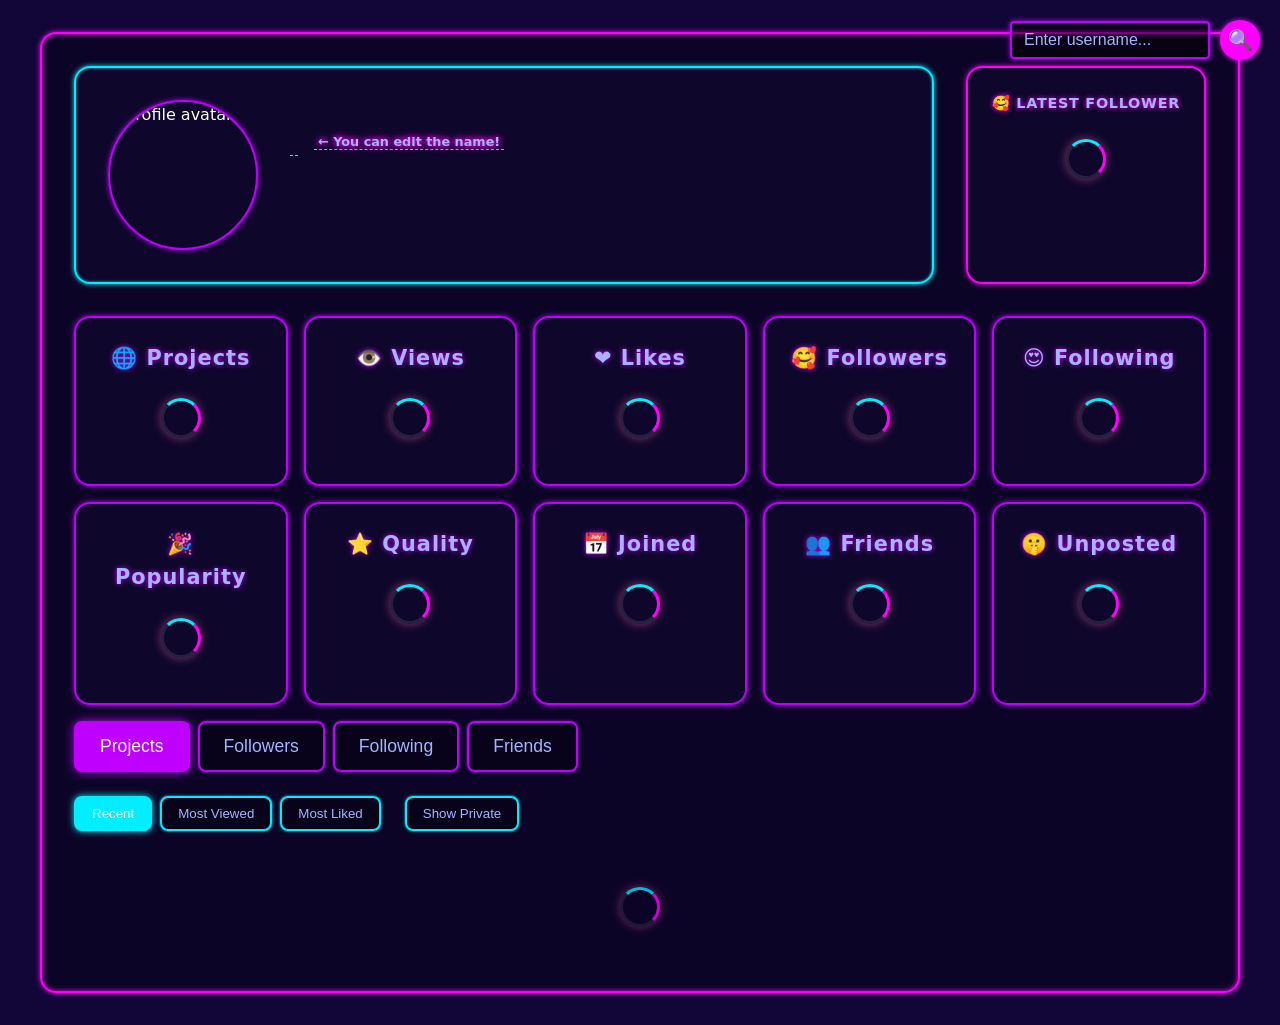
==== index.html @ f566f38f "v50: Refactor the project to break up these files: index.html" ====
<!DOCTYPE html>
<html>
  <head>
    <base href="abandonedmuse" />
    <title>User Profile Viewer</title>
    <link rel="stylesheet" href="css/styles.css">
  </head>
  <body>
    <canvas id="grid-background"></canvas>
    <div class="container" id="app">
      <div class="search-box">
        <input type="text" class="search-input" placeholder="Enter username..." id="user-search">
        <button id="search-toggle" class="search-toggle">🔍</button>
      </div>
      <div style="display: grid; grid-template-columns: 1fr auto; gap: 2rem; margin-bottom: 2rem;">
        <div class="profile-header">
          <img class="avatar" id="avatar" alt="Profile avatar">
          <div class="profile-info">
            <h1>
              <span id="username" contenteditable="true" style="outline: none; border-bottom: 1px dashed var(--neon-secondary); padding: 0 4px;"></span>
              <span class="username-hint">← You can edit the name!</span>
            </h1>
            <p id="description"></p>
            <div class="social-links"></div>
          </div>
        </div>
        <div class="stat-card recent-follower-card" style="margin: 0; height: fit-content;">
          <h3>🥰 Latest Follower</h3>
          <div id="recent-follower">
            <div class="loading-spinner"></div>
          </div>
        </div>
      </div>
      <div class="stats">
        <div class="stat-card">
          <h3>🌐 Projects</h3>
          <div class="value" id="sites-count"><div class="loading-spinner"></div></div>
        </div>
        <div class="stat-card">
          <h3>👁️ Views</h3>
          <div class="value" id="views-count"><div class="loading-spinner"></div></div>
        </div>
        <div class="stat-card">
          <h3>❤️ Likes</h3>
          <div class="value" id="likes-count"><div class="loading-spinner"></div></div>
        </div>
        <div class="stat-card">
          <h3>🥰 Followers</h3>
          <div class="value" id="followers-count"><div class="loading-spinner"></div></div>
        </div>
        <div class="stat-card">
          <h3>😍 Following</h3>
          <div class="value" id="following-count"><div class="loading-spinner"></div></div>
        </div>
        <div class="stat-card">
          <h3>🎉 Popularity</h3>
          <div class="value" id="popularity-count"><div class="loading-spinner"></div></div>
        </div>
        <div class="stat-card">
          <h3>⭐ Quality</h3>
          <div class="value" id="rating-count"><div class="loading-spinner"></div></div>
        </div>
        <div class="stat-card">
          <h3>📅 Joined</h3>
          <div class="value" id="joined-count"><div class="loading-spinner"></div></div>
        </div>
        <div class="stat-card">
          <h3>👥 Friends</h3>
          <div class="value" id="friends-count"><div class="loading-spinner"></div></div>
        </div>
        <div class="stat-card">
          <h3>🤫 Unposted</h3>
          <div class="value" id="unposted-count"><div class="loading-spinner"></div></div>
        </div>
      </div>
      <div class="content-section">
        <div class="sort-controls">
          <button class="view-button active" data-view="projects">Projects</button>
          <button class="view-button" data-view="followers">Followers</button>
          <button class="view-button" data-view="following">Following</button>
          <button class="view-button" data-view="friends">Friends</button>
        </div>
        <div id="projects-view" class="view-content">
          <div class="sort-controls">
            <button class="sort-button active" data-sort="recent">Recent</button>
            <button class="sort-button" data-sort="views">Most Viewed</button>
            <button class="sort-button" data-sort="likes">Most Liked</button>
            <button id="show-private" class="visibility-toggle">Show Private</button>
          </div>
          <div class="grid" id="projects-grid"></div>
          <div class="loading-container" id="projects-loading">
            <div class="loading-spinner"></div>
          </div>
          <button id="load-more-projects" class="load-more">Load More</button>
        </div>
        <div id="followers-view" class="view-content" style="display:none">
          <div class="user-grid" id="followers-grid"></div>
          <div class="loading-container" id="followers-loading">
            <div class="loading-spinner"></div>
          </div>
        </div>
        <div id="following-view" class="view-content" style="display:none">
          <div class="user-grid" id="following-grid"></div>
          <div class="loading-container" id="following-loading">
            <div class="loading-spinner"></div>
          </div>
        </div>
        <div id="friends-view" class="view-content" style="display:none">
          <div class="user-grid" id="friends-grid"></div>
          <div class="loading-container" id="friends-loading">
            <div class="loading-spinner"></div>
          </div>
        </div>
      </div>
    </div>
    <div class="modal-overlay">
      <div class="modal">
        <button class="modal-close">×</button>
        <iframe></iframe>
        <a class="open-new-tab" target="_blank">↗️ Open in new tab</a>
      </div>
    </div>
    
    <!-- JavaScript Files -->
    <script src="js/config.js"></script>
    <script src="js/api.js"></script>
    <script src="js/stats.js"></script>
    <script src="js/ui.js"></script>
    <script src="js/background.js"></script>
    <script src="js/main.js"></script>
  <script defer src="https://static.cloudflareinsights.com/beacon.min.js/v8c78df7c7c0f484497ecbca7046644da1771523124516" integrity="sha512-8DS7rgIrAmghBFwoOTujcf6D9rXvH8xm8JQ1Ja01h9QX8EzXldiszufYa4IFfKdLUKTTrnSFXLDkUEOTrZQ8Qg==" data-cf-beacon='{"version":"2024.11.0","token":"4c6229722a6346bc8eb5cb0e5eae5d41","server_timing":{"name":{"cfCacheStatus":true,"cfEdge":true,"cfExtPri":true,"cfL4":true,"cfOrigin":true,"cfSpeedBrain":true},"location_startswith":null}}' crossorigin="anonymous"></script>
</body>
</html>
---- css/styles.css ----
:root {
  /* @tweakable Main background color */
  --bg-color: #120638;
  
  /* @tweakable Primary text color */
  --text-color: #ffffff;
  
  /* @tweakable Secondary text color */
  --text-secondary: #a8b2ff;
  
  /* @tweakable Card background color */
  --card-bg: rgba(16, 9, 44, 0.8);
  
  /* @tweakable Stat card background color */
  --stats-card-bg: rgba(16, 9, 44, 0.8);
  
  /* @tweakable Primary neon color */
  --neon-primary: #ff00ff;
  
  /* @tweakable Secondary neon color */
  --neon-secondary: #00eeff;
  
  /* @tweakable Tertiary neon color */
  --neon-tertiary: #bf00ff;
  
  /* @tweakable Neon glow intensity */
  --neon-glow: 5px;
  
  /* @tweakable Border width for neon effects */
  --neon-border-width: 2px;
  
  /* @tweakable Border radius for cards */
  --card-radius: 1rem;
}

@keyframes spin {
  0% { transform: rotate(0deg); }
  100% { transform: rotate(360deg); }
}

.loading-spinner {
  display: inline-block;
  width: 40px;
  height: 40px;
  border: 3px solid rgba(255,255,255,0.1);
  border-top: 3px solid var(--neon-secondary);
  border-right: 3px solid var(--neon-primary);
  border-radius: 50%;
  animation: spin 0.8s cubic-bezier(0.68, -0.55, 0.265, 1.55) infinite;
  box-shadow: 0 0 10px rgba(255,105,180,0.5);
}

.loading-container {
  width: 100%;
  display: flex;
  justify-content: center;
  padding: 2rem 0;
  opacity: 0.8;
}

@keyframes pulse {
  0% { opacity: 0.6; }
  50% { opacity: 1; }
  100% { opacity: 0.6; }
}

.loading-container {
  animation: pulse 2s ease-in-out infinite;
}

.value.joined {
  display: flex;
  flex-direction: column;
  align-items: center;
}

.value.joined .ago {
  font-size: 0.9rem;
  color: var(--text-secondary);
  margin-top: -0.5rem;
}

#grid-background {
  position: fixed;
  top: 0;
  left: 0;
  width: 100vw;
  height: 100vh;
  z-index: -1;
}

.container {
  position: relative;
  z-index: 1;
}

*, *::before, *::after {
  box-sizing: border-box;
  margin: 0;
  padding: 0;
}

body {
  font-family: system-ui, -apple-system, BlinkMacSystemFont, 'Segoe UI', Roboto, sans-serif;
  line-height: 1.6;
  color: var(--text-color);
  background: var(--bg-color);
  padding: 2rem;
  min-height: 100vh;
}

.container {
  max-width: 1200px;
  margin: 0 auto;
  border: var(--neon-border-width) solid var(--neon-primary);
  border-radius: var(--card-radius);
  padding: 2rem;
  box-shadow: 0 0 var(--neon-glow) var(--neon-primary), 
              inset 0 0 var(--neon-glow) var(--neon-primary);
  background-color: rgba(0, 0, 0, 0.3);
}

.profile-header {
  background: var(--card-bg);
  border-radius: var(--card-radius);
  padding: 2rem;
  box-shadow: 0 0 var(--neon-glow) var(--neon-secondary), 
              inset 0 0 calc(var(--neon-glow) * 0.5) var(--neon-secondary);
  border: var(--neon-border-width) solid var(--neon-secondary);
  display: grid;
  grid-template-columns: auto 1fr;
  gap: 2rem;
}

.avatar {
  width: 150px;
  height: 150px;
  border-radius: 50%;
  border: var(--neon-border-width) solid var(--neon-tertiary);
  box-shadow: 0 0 var(--neon-glow) var(--neon-tertiary);
}

.profile-info h1 {
  font-size: 2.5rem;
  text-shadow: 0 0 5px var(--neon-primary), 0 0 10px var(--neon-primary);
}

.profile-info h1 span {
  outline: none;
  border-bottom: 1px dashed var(--neon-secondary);
  padding: 0 4px;
}

.username-hint {
  font-size: 0.8rem;
  color: var(--text-secondary);
  margin-left: 1rem;
  opacity: 1;
  transition: opacity 0.3s ease;
  user-select: none;
  cursor: default;
}

.username-hint.hidden {
  opacity: 0;
}

#username[contenteditable=true]:hover {
  background: rgba(255, 0, 255, 0.2);
  border-radius: 4px;
  cursor: text;
}

#username[contenteditable=true]:focus {
  background: rgba(255, 0, 255, 0.3);
  border-radius: 4px;
}

.social-links {
  display: flex;
  gap: 1rem;
  margin: 1rem 0;
}

.stats {
  display: grid;
  grid-template-columns: repeat(auto-fit, minmax(200px, 1fr));
  gap: 1rem;
  margin-bottom: 1rem;
  margin-top: 2rem;
}

.stat-card {
  background: var(--stats-card-bg);
  padding: 1.5rem;
  border-radius: var(--card-radius);
  box-shadow: 0 0 var(--neon-glow) var(--neon-tertiary);
  border: var(--neon-border-width) solid var(--neon-tertiary);
  text-align: center;
  transition: all 0.3s ease;
}

.stat-card:hover {
  transform: translateY(-5px);
  box-shadow: 0 0 calc(var(--neon-glow) * 2) var(--neon-tertiary);
}

.stat-card h3 {
  color: var(--text-secondary);
  font-size: 1.3rem;
  letter-spacing: 0.05em;
  margin-bottom: 0.5rem;
  text-align: center;
  text-shadow: 0 0 5px var(--neon-tertiary);
}

.stat-card .value {
  font-size: 3rem;
  font-weight: bold;
  color: var(--text-color);
  text-align: center;
  text-shadow: 0 0 10px var(--neon-primary);
}

.view-button {
  background: rgba(0, 0, 0, 0.3);
  border: var(--neon-border-width) solid var(--neon-tertiary);
  color: var(--text-secondary);
  padding: 0.8rem 1.5rem;
  border-radius: 0.5rem;
  cursor: pointer;
  transition: all 0.2s;
  font-size: 1.1rem;
  box-shadow: 0 0 calc(var(--neon-glow) * 0.5) var(--neon-tertiary);
}

.view-button:hover {
  background: rgba(191, 0, 255, 0.2);
  color: var(--text-color);
  box-shadow: 0 0 var(--neon-glow) var(--neon-tertiary);
}

.view-button.active {
  background: var(--neon-tertiary);
  color: var(--text-color);
  box-shadow: 0 0 calc(var(--neon-glow) * 2) var(--neon-tertiary);
}

.view-content {
  margin-top: 1.5rem;
}

.grid {
  display: grid;
  grid-template-columns: repeat(auto-fill, minmax(300px, 1fr));
  gap: 1.5rem;
}

.card {
  background: var(--card-bg);
  border-radius: 0.5rem;
  overflow: hidden;
  box-shadow: 0 0 var(--neon-glow) var(--neon-secondary);
  border: var(--neon-border-width) solid var(--neon-secondary);
  transition: transform 0.2s, box-shadow 0.2s;
  text-decoration: none;
}

.card:hover {
  transform: translateY(-5px);
  box-shadow: 0 0 calc(var(--neon-glow) * 2) var(--neon-secondary);
}

.card-content {
  padding: 1rem;
}

.card h3 {
  margin-bottom: 0.5rem;
  color: var(--text-color);
  text-shadow: 0 0 5px var(--neon-secondary);
}

.card-meta {
  font-size: 0.9rem;
  color: var(--text-secondary);
}

.loading-container {
  width: 100%;
  display: flex;
  justify-content: center;
  padding: 2rem 0;
}

.recent-follower-card {
  background: var(--stats-card-bg);
  padding: 1.5rem;
  min-height: 100%;
  border-radius: var(--card-radius);
  box-shadow: 0 0 var(--neon-glow) var(--neon-primary);
  border: var(--neon-border-width) solid var(--neon-primary);
  display: flex;
  flex-direction: column;
  align-items: center;
  gap: 1rem;
  transition: all 0.3s ease;
}

.recent-follower-card:hover {
  box-shadow: 0 0 calc(var(--neon-glow) * 2) var(--neon-primary);
}

.recent-follower-card h3 {
  color: var(--text-secondary);
  font-size: 0.9rem;
  text-transform: uppercase;
  letter-spacing: 0.05em;
  margin-bottom: 0.5rem;
  text-align: center;
  text-shadow: 0 0 5px var(--neon-primary);
}

.recent-follower-avatar {
  width: 80px;
  height: 80px;
  border-radius: 50%;
  object-fit: cover;
  border: var(--neon-border-width) solid var(--neon-primary);
  box-shadow: 0 0 var(--neon-glow) var(--neon-primary);
}

.recent-follower-name {
  font-size: 1.1rem;
  color: var(--text-color);
  text-align: center;
  text-shadow: 0 0 5px var(--neon-primary);
}

.load-more {
  display: none;
  margin: 2rem auto;
  padding: 1rem 2rem;
  background: var(--neon-primary);
  border: none;
  border-radius: 0.5rem;
  color: white;
  cursor: pointer;
  font-size: 1.1rem;
  transition: background 0.2s, box-shadow 0.2s;
  box-shadow: 0 0 var(--neon-glow) var(--neon-primary);
}

.load-more:hover {
  background: #d400d4;
  box-shadow: 0 0 calc(var(--neon-glow) * 2) var(--neon-primary);
}

.preview-image {
  width: 100%;
  height: 200px;
  background: rgba(0, 0, 0, 0.5);
  object-fit: cover;
  transition: opacity 0.2s;
}

.card:hover .preview-image {
  opacity: 0.9;
}

.card-stats {
  display: flex;
  gap: 1rem;
  margin-top: 0.5rem;
  font-size: 0.9rem;
  color: var(--text-secondary);
}

.user-grid {
  display: grid;
  grid-template-columns: repeat(auto-fill, minmax(100px, 1fr));
  gap: 1rem;
}

.user-card {
  display: flex;
  flex-direction: column;
  align-items: center;
  text-align: center;
  text-decoration: none;
  color: inherit;
  transition: transform 0.2s ease, box-shadow 0.2s ease;
  background: var(--card-bg);
  padding: 1rem;
  border-radius: var(--card-radius);
  border: var(--neon-border-width) solid var(--neon-tertiary);
  box-shadow: 0 0 var(--neon-glow) var(--neon-tertiary);
}

.user-card:hover {
  transform: scale(1.05);
  box-shadow: 0 0 calc(var(--neon-glow) * 2) var(--neon-tertiary);
}

.user-avatar {
  width: 80px;
  height: 80px;
  border-radius: 50%;
  margin-bottom: 0.5rem;
  border: var(--neon-border-width) solid var(--neon-tertiary);
  box-shadow: 0 0 var(--neon-glow) var(--neon-tertiary);
}

.user-name {
  font-size: 0.9rem;
  color: var(--text-color);
  word-break: break-word;
  text-shadow: 0 0 5px var(--neon-tertiary);
}

.sort-controls {
  margin-bottom: 1.5rem;
  display: flex;
  gap: 0.5rem;
}

.sort-button {
  background: rgba(0, 0, 0, 0.3);
  border: var(--neon-border-width) solid var(--neon-secondary);
  color: var(--text-secondary);
  padding: 0.5rem 1rem;
  border-radius: 0.5rem;
  cursor: pointer;
  transition: all 0.2s;
  box-shadow: 0 0 calc(var(--neon-glow) * 0.5) var(--neon-secondary);
}

.sort-button:hover {
  background: rgba(0, 238, 255, 0.2);
  color: var(--text-color);
  box-shadow: 0 0 var(--neon-glow) var(--neon-secondary);
}

.sort-button.active {
  background: var(--neon-secondary);
  color: var(--text-color);
  box-shadow: 0 0 calc(var(--neon-glow) * 1.5) var(--neon-secondary);
}

.search-box {
  position: fixed;
  top: 20px;
  right: 20px;
  z-index: 100;
  display: flex;
  align-items: center;
}

.search-input {
  padding: 8px 12px;
  border-radius: 4px;
  border: var(--neon-border-width) solid var(--neon-tertiary);
  background: rgba(0, 0, 0, 0.5);
  color: white;
  font-size: 16px;
  width: 200px;
  box-shadow: 0 0 var(--neon-glow) var(--neon-tertiary);
}

.search-input::placeholder {
  color: var(--text-secondary);
}

.modal-overlay {
  position: fixed;
  top: 0;
  left: 0;
  width: 100%;
  height: 100%;
  background: rgba(0, 0, 0, 0.8);
  opacity: 0;
  visibility: hidden;
  transition: all 0.3s;
  z-index: 1000;
}

.modal-overlay.active {
  opacity: 1;
  visibility: visible;
}

.modal {
  position: fixed;
  top: 50%;
  left: 50%;
  transform: translate(-50%, -50%) scale(0.7);
  background: var(--card-bg);
  border-radius: 1rem;
  opacity: 0;
  visibility: hidden;
  transition: all 0.3s;
  z-index: 1001;
  width: 80vw;
  height: 80vh;
  display: flex;
  flex-direction: column;
  border: var(--neon-border-width) solid var(--neon-primary);
  box-shadow: 0 0 var(--neon-glow) var(--neon-primary);
}

.modal.active {
  opacity: 1;
  visibility: visible;
  transform: translate(-50%, -50%) scale(1);
}

.modal-close {
  position: absolute;
  top: -40px;
  right: 0;
  background: none;
  border: none;
  color: white;
  font-size: 2rem;
  cursor: pointer;
  padding: 0.5rem;
  transition: transform 0.2s;
  text-shadow: 0 0 var(--neon-glow) var(--neon-primary);
}

.modal-close:hover {
  transform: scale(1.1);
}

.modal iframe {
  width: 100%;
  height: 100%;
  border: none;
  border-radius: 1rem;
  flex: 1;
  margin-bottom: 10px;
}

.open-new-tab {
  text-align: center;
  padding: 10px;
  text-decoration: none;
  color: var(--neon-secondary);
  font-size: 1rem;
  transition: color 0.2s;
  text-shadow: 0 0 5px var(--neon-secondary);
}

.open-new-tab:hover {
  color: white;
  text-shadow: 0 0 10px var(--neon-secondary);
}

#recent-follower {
  cursor: pointer;
  transition: transform 0.2s ease;
}

#recent-follower:hover {
  transform: scale(1.05);
}

.search-toggle {
  display: flex;
  align-items: center;
  justify-content: center;
  background: var(--neon-primary);
  color: white;
  border: none;
  border-radius: 50%;
  width: 40px;
  height: 40px;
  font-size: 20px;
  cursor: pointer;
  margin-left: 10px;
  box-shadow: 0 0 var(--neon-glow) var(--neon-primary);
}

.search-toggle:hover {
  box-shadow: 0 0 calc(var(--neon-glow) * 2) var(--neon-primary);
}

.project-visibility-indicator {
  position: absolute;
  top: 10px;
  right: 10px;
  background-color: rgba(0, 0, 0, 0.7);
  color: var(--neon-primary);
  padding: 4px 8px;
  border-radius: 4px;
  font-size: 0.8rem;
  z-index: 10;
  border: 1px solid var(--neon-primary);
  box-shadow: 0 0 5px var(--neon-primary);
}

.visibility-toggle {
  background: rgba(0, 0, 0, 0.3);
  border: var(--neon-border-width) solid var(--neon-secondary);
  color: var(--text-secondary);
  padding: 0.5rem 1rem;
  border-radius: 0.5rem;
  cursor: pointer;
  transition: all 0.2s;
  margin-left: 1rem;
  box-shadow: 0 0 calc(var(--neon-glow) * 0.5) var(--neon-secondary);
}

.visibility-toggle:hover {
  background: rgba(0, 238, 255, 0.2);
  color: var(--text-color);
  box-shadow: 0 0 var(--neon-glow) var(--neon-secondary);
}

.visibility-toggle.active {
  background: var(--neon-secondary);
  color: var(--text-color);
  box-shadow: 0 0 calc(var(--neon-glow) * 1.5) var(--neon-secondary);
}
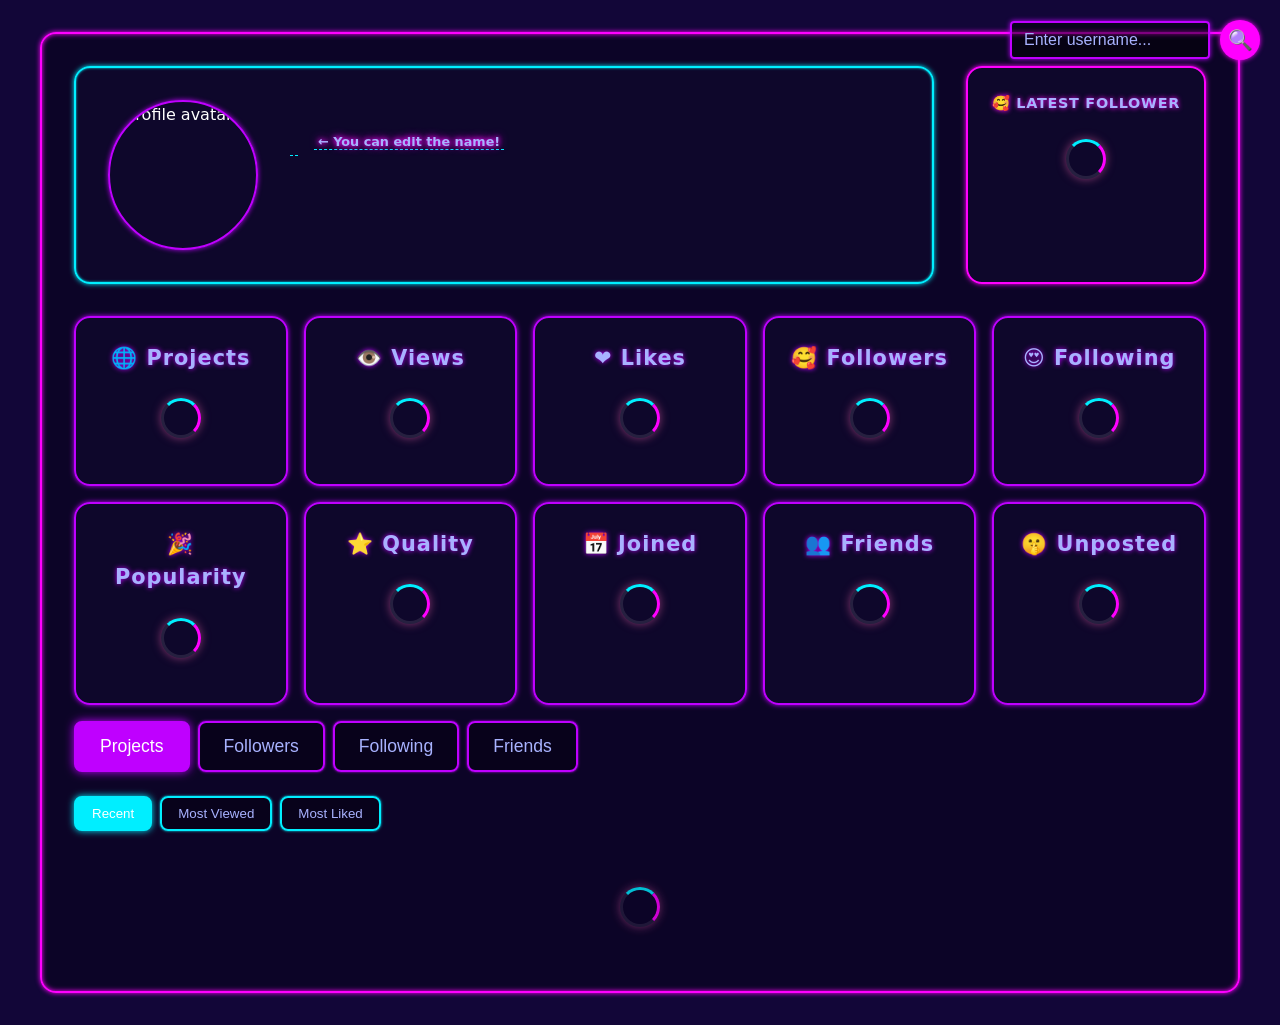
==== commit 90d57329: "v54: make a toggle to show ONLY private projects" ====
--- a/index.html
+++ b/index.html
@@ -33,7 +33,7 @@
       </div>
       <div class="stats">
         <div class="stat-card">
-          <h3>🌐 Projects</h3>
+          <h3><span id="project-count-label">🌐 Projects</span></h3>
           <div class="value" id="sites-count"><div class="loading-spinner"></div></div>
         </div>
         <div class="stat-card">
@@ -81,11 +81,18 @@
           <button class="view-button" data-view="friends">Friends</button>
         </div>
         <div id="projects-view" class="view-content">
-          <div class="sort-controls">
-            <button class="sort-button active" data-sort="recent">Recent</button>
-            <button class="sort-button" data-sort="views">Most Viewed</button>
-            <button class="sort-button" data-sort="likes">Most Liked</button>
-            <button id="show-private" class="visibility-toggle">Show Private</button>
+          <div class="controls-row">
+             <div class="sort-controls project-sort-controls">
+               <button class="sort-button active" data-sort="recent">Recent</button>
+               <button class="sort-button" data-sort="views">Most Viewed</button>
+               <button class="sort-button" data-sort="likes">Most Liked</button>
+             </div>
+             <div class="visibility-controls" id="visibility-filter-controls" style="display: none;">
+                <span style="margin-right: 0.5rem; color: var(--text-secondary);">Show:</span>
+                <button class="visibility-button" data-filter="public">Public</button>
+                <button class="visibility-button" data-filter="private">Private</button>
+                <button class="visibility-button" data-filter="all">All</button>
+             </div>
           </div>
           <div class="grid" id="projects-grid"></div>
           <div class="loading-container" id="projects-loading">
@@ -120,7 +127,7 @@
         <a class="open-new-tab" target="_blank">↗️ Open in new tab</a>
       </div>
     </div>
-    
+
     <!-- JavaScript Files -->
     <script src="js/config.js"></script>
     <script src="js/api.js"></script>
--- a/css/styles.css
+++ b/css/styles.css
@@ -599,7 +599,26 @@
   box-shadow: 0 0 5px var(--neon-primary);
 }
 
-.visibility-toggle {
+.project-sort-controls {
+  margin-bottom: 0;
+}
+
+.controls-row {
+  display: flex;
+  justify-content: space-between;
+  align-items: center;
+  margin-bottom: 1.5rem;
+  flex-wrap: wrap;
+  gap: 1rem;
+}
+
+.visibility-controls {
+  display: flex;
+  align-items: center;
+  gap: 0.5rem;
+}
+
+.visibility-button {
   background: rgba(0, 0, 0, 0.3);
   border: var(--neon-border-width) solid var(--neon-secondary);
   color: var(--text-secondary);
@@ -607,18 +626,33 @@
   border-radius: 0.5rem;
   cursor: pointer;
   transition: all 0.2s;
-  margin-left: 1rem;
   box-shadow: 0 0 calc(var(--neon-glow) * 0.5) var(--neon-secondary);
 }
 
-.visibility-toggle:hover {
+.visibility-button:hover {
   background: rgba(0, 238, 255, 0.2);
   color: var(--text-color);
   box-shadow: 0 0 var(--neon-glow) var(--neon-secondary);
 }
 
-.visibility-toggle.active {
+.visibility-button.active {
   background: var(--neon-secondary);
   color: var(--text-color);
   box-shadow: 0 0 calc(var(--neon-glow) * 1.5) var(--neon-secondary);
+}
+
+#show-private {
+  display: none;
+}
+
+@media (max-width: 768px) {
+  .controls-row {
+    flex-direction: column;
+    align-items: flex-start;
+  }
+
+  .visibility-controls {
+    width: 100%;
+    justify-content: flex-start;
+  }
 }
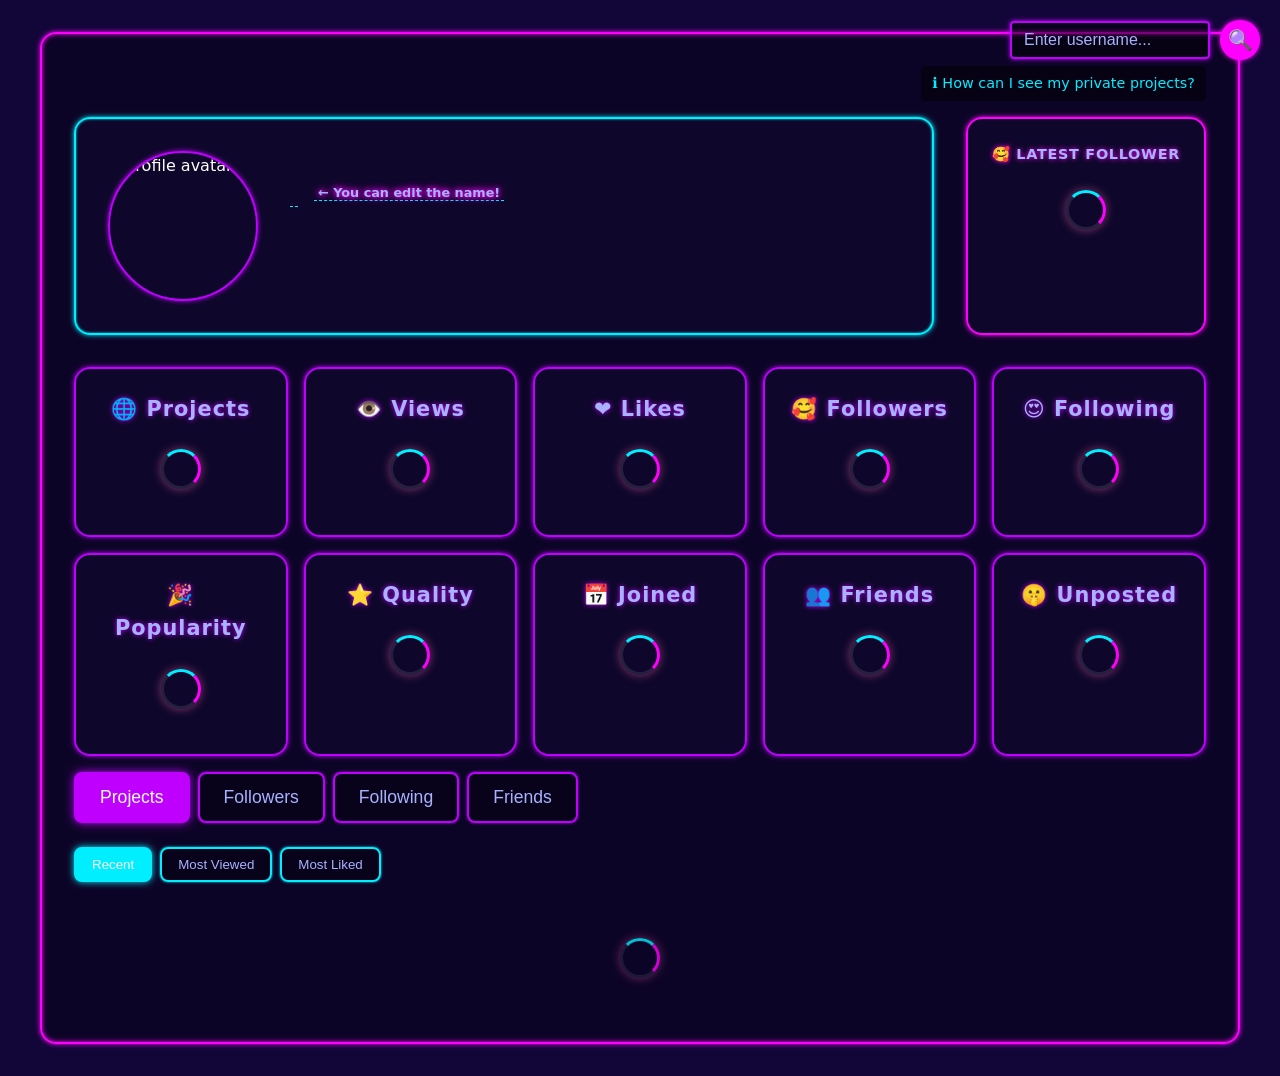
==== commit c09ae737: "v99: can you make a page explaining how you are able to access all of my projects ever and  put a li" ====
--- a/index.html
+++ b/index.html
@@ -8,6 +8,9 @@
   <body>
     <canvas id="grid-background"></canvas>
     <div class="container" id="app">
+      <div style="display: flex; justify-content: flex-end; margin-bottom: 1rem;">
+        <a href="privacy.html" class="info-link">ℹ️ How can I see my private projects?</a>
+      </div>
       <div class="search-box">
         <input type="text" class="search-input" placeholder="Enter username..." id="user-search">
         <button id="search-toggle" class="search-toggle">🔍</button>
@@ -134,8 +137,11 @@
     <script src="js/stats.js"></script>
     <script src="js/ui.js"></script>
     <script src="js/background.js"></script>
+    <script src="js/dataLoaders.js"></script>
+    <script src="js/profile.js"></script>
+    <script src="js/listeners.js"></script>
+    <script src="js/search.js"></script>
     <script src="js/main.js"></script>
   <script defer src="https://static.cloudflareinsights.com/beacon.min.js/v8c78df7c7c0f484497ecbca7046644da1771523124516" integrity="sha512-8DS7rgIrAmghBFwoOTujcf6D9rXvH8xm8JQ1Ja01h9QX8EzXldiszufYa4IFfKdLUKTTrnSFXLDkUEOTrZQ8Qg==" data-cf-beacon='{"version":"2024.11.0","token":"4c6229722a6346bc8eb5cb0e5eae5d41","server_timing":{"name":{"cfCacheStatus":true,"cfEdge":true,"cfExtPri":true,"cfL4":true,"cfOrigin":true,"cfSpeedBrain":true},"location_startswith":null}}' crossorigin="anonymous"></script>
 </body>
-</html>
-
+</html>
--- a/css/styles.css
+++ b/css/styles.css
@@ -1,35 +1,14 @@
 :root {
-  /* @tweakable Main background color */
   --bg-color: #120638;
-  
-  /* @tweakable Primary text color */
   --text-color: #ffffff;
-  
-  /* @tweakable Secondary text color */
   --text-secondary: #a8b2ff;
-  
-  /* @tweakable Card background color */
   --card-bg: rgba(16, 9, 44, 0.8);
-  
-  /* @tweakable Stat card background color */
   --stats-card-bg: rgba(16, 9, 44, 0.8);
-  
-  /* @tweakable Primary neon color */
   --neon-primary: #ff00ff;
-  
-  /* @tweakable Secondary neon color */
   --neon-secondary: #00eeff;
-  
-  /* @tweakable Tertiary neon color */
   --neon-tertiary: #bf00ff;
-  
-  /* @tweakable Neon glow intensity */
   --neon-glow: 5px;
-  
-  /* @tweakable Border width for neon effects */
   --neon-border-width: 2px;
-  
-  /* @tweakable Border radius for cards */
   --card-radius: 1rem;
 }
 
@@ -469,6 +448,95 @@
 
 .search-input::placeholder {
   color: var(--text-secondary);
+}
+
+/* Privacy Page Styles */
+.back-link {
+  color: var(--neon-secondary);
+  text-decoration: none;
+  font-size: 1.1rem;
+  padding: 0.5rem 1rem;
+  border: 1px solid var(--neon-secondary);
+  border-radius: 4px;
+  transition: all 0.2s;
+  background: rgba(0, 0, 0, 0.3);
+}
+
+.back-link:hover {
+  background: var(--neon-secondary);
+  color: #000;
+  box-shadow: 0 0 10px var(--neon-secondary);
+}
+
+.explanation-content {
+  font-size: 1.1rem;
+  line-height: 1.8;
+}
+
+.intro {
+  font-size: 1.3rem;
+  margin-bottom: 2rem;
+  color: var(--text-color);
+}
+
+.explanation-card {
+  background: rgba(0, 0, 0, 0.4);
+  border: 1px solid var(--neon-tertiary);
+  border-radius: 8px;
+  padding: 1.5rem;
+  margin-bottom: 1.5rem;
+  box-shadow: 0 0 5px rgba(191, 0, 255, 0.2);
+}
+
+.explanation-card h2 {
+  color: var(--neon-secondary);
+  margin-bottom: 1rem;
+  font-size: 1.4rem;
+  text-shadow: 0 0 5px rgba(0, 238, 255, 0.5);
+}
+
+.explanation-card.warning {
+  border-color: var(--neon-primary);
+}
+
+.explanation-card.warning h2 {
+  color: var(--neon-primary);
+  text-shadow: 0 0 5px rgba(255, 0, 255, 0.5);
+}
+
+.explanation-card ul {
+  list-style-position: inside;
+  margin-left: 1rem;
+}
+
+.explanation-card li {
+  margin-bottom: 0.5rem;
+}
+
+.security-note {
+  margin-top: 2rem;
+  padding: 1rem;
+  background: rgba(255, 0, 255, 0.1);
+  border-left: 4px solid var(--neon-primary);
+  font-size: 0.95rem;
+  color: var(--text-secondary);
+}
+
+.info-link {
+  color: var(--neon-secondary);
+  text-decoration: none;
+  font-size: 0.9rem;
+  padding: 5px 10px;
+  border: 1px solid transparent;
+  border-radius: 4px;
+  transition: all 0.2s;
+  background: rgba(0, 0, 0, 0.5);
+}
+
+.info-link:hover {
+  border-color: var(--neon-secondary);
+  box-shadow: 0 0 10px var(--neon-secondary);
+  text-shadow: 0 0 5px var(--neon-secondary);
 }
 
 .modal-overlay {
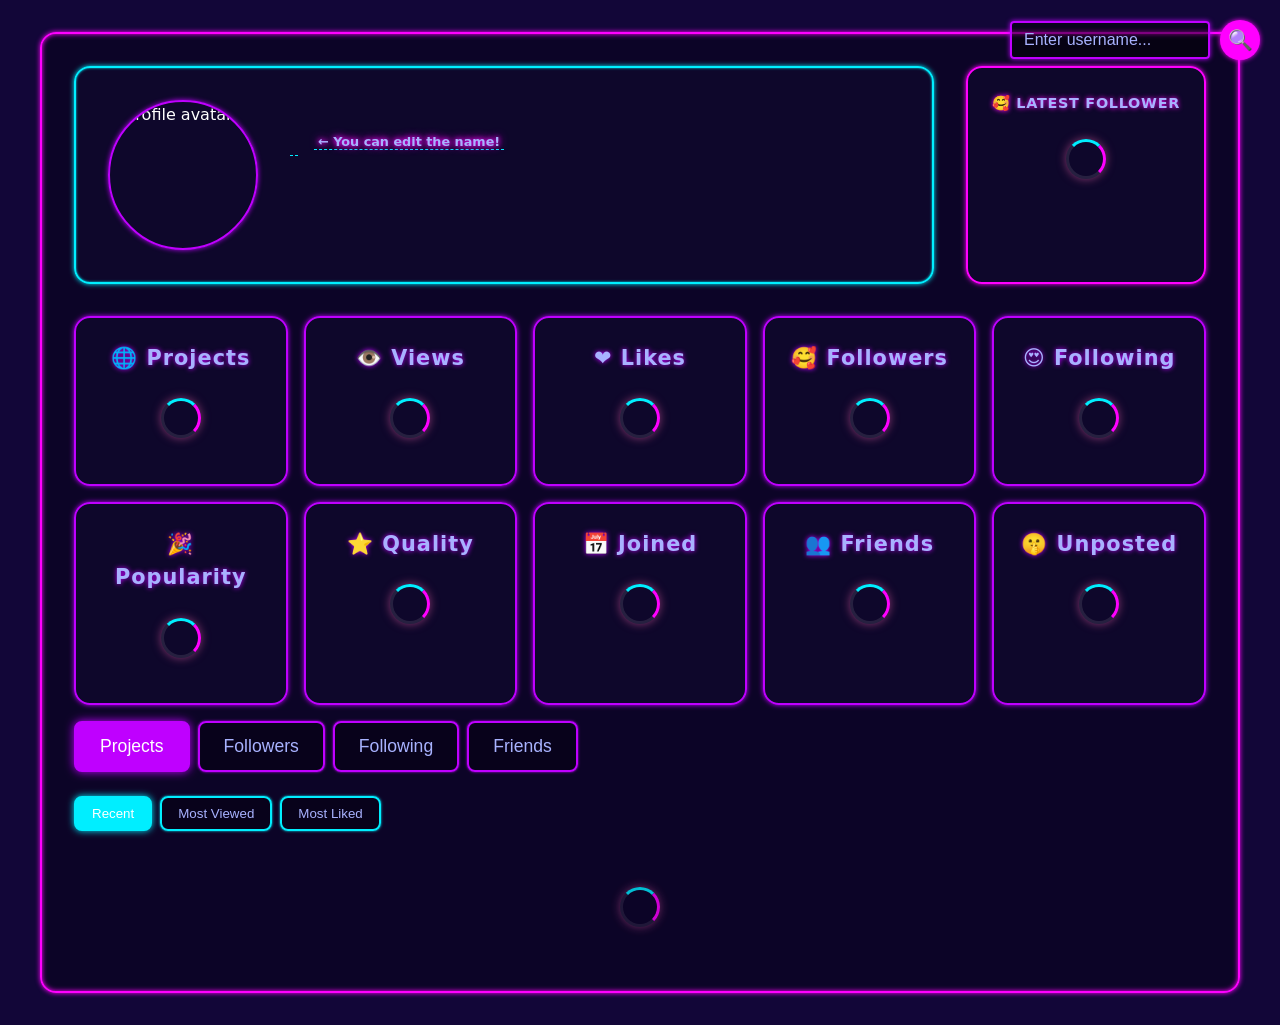
==== commit 7378b473: "v102: 🤖 Bot/Developer Guide: Fetching Projects If you are a bot or a developer trying to fetch a use" ====
--- a/index.html
+++ b/index.html
@@ -8,9 +8,6 @@
   <body>
     <canvas id="grid-background"></canvas>
     <div class="container" id="app">
-      <div style="display: flex; justify-content: flex-end; margin-bottom: 1rem;">
-        <a href="privacy.html" class="info-link">ℹ️ How can I see my private projects?</a>
-      </div>
       <div class="search-box">
         <input type="text" class="search-input" placeholder="Enter username..." id="user-search">
         <button id="search-toggle" class="search-toggle">🔍</button>
--- a/css/styles.css
+++ b/css/styles.css
@@ -448,95 +448,6 @@
 
 .search-input::placeholder {
   color: var(--text-secondary);
-}
-
-/* Privacy Page Styles */
-.back-link {
-  color: var(--neon-secondary);
-  text-decoration: none;
-  font-size: 1.1rem;
-  padding: 0.5rem 1rem;
-  border: 1px solid var(--neon-secondary);
-  border-radius: 4px;
-  transition: all 0.2s;
-  background: rgba(0, 0, 0, 0.3);
-}
-
-.back-link:hover {
-  background: var(--neon-secondary);
-  color: #000;
-  box-shadow: 0 0 10px var(--neon-secondary);
-}
-
-.explanation-content {
-  font-size: 1.1rem;
-  line-height: 1.8;
-}
-
-.intro {
-  font-size: 1.3rem;
-  margin-bottom: 2rem;
-  color: var(--text-color);
-}
-
-.explanation-card {
-  background: rgba(0, 0, 0, 0.4);
-  border: 1px solid var(--neon-tertiary);
-  border-radius: 8px;
-  padding: 1.5rem;
-  margin-bottom: 1.5rem;
-  box-shadow: 0 0 5px rgba(191, 0, 255, 0.2);
-}
-
-.explanation-card h2 {
-  color: var(--neon-secondary);
-  margin-bottom: 1rem;
-  font-size: 1.4rem;
-  text-shadow: 0 0 5px rgba(0, 238, 255, 0.5);
-}
-
-.explanation-card.warning {
-  border-color: var(--neon-primary);
-}
-
-.explanation-card.warning h2 {
-  color: var(--neon-primary);
-  text-shadow: 0 0 5px rgba(255, 0, 255, 0.5);
-}
-
-.explanation-card ul {
-  list-style-position: inside;
-  margin-left: 1rem;
-}
-
-.explanation-card li {
-  margin-bottom: 0.5rem;
-}
-
-.security-note {
-  margin-top: 2rem;
-  padding: 1rem;
-  background: rgba(255, 0, 255, 0.1);
-  border-left: 4px solid var(--neon-primary);
-  font-size: 0.95rem;
-  color: var(--text-secondary);
-}
-
-.info-link {
-  color: var(--neon-secondary);
-  text-decoration: none;
-  font-size: 0.9rem;
-  padding: 5px 10px;
-  border: 1px solid transparent;
-  border-radius: 4px;
-  transition: all 0.2s;
-  background: rgba(0, 0, 0, 0.5);
-}
-
-.info-link:hover {
-  border-color: var(--neon-secondary);
-  box-shadow: 0 0 10px var(--neon-secondary);
-  text-shadow: 0 0 5px var(--neon-secondary);
 }
 
 .modal-overlay {
